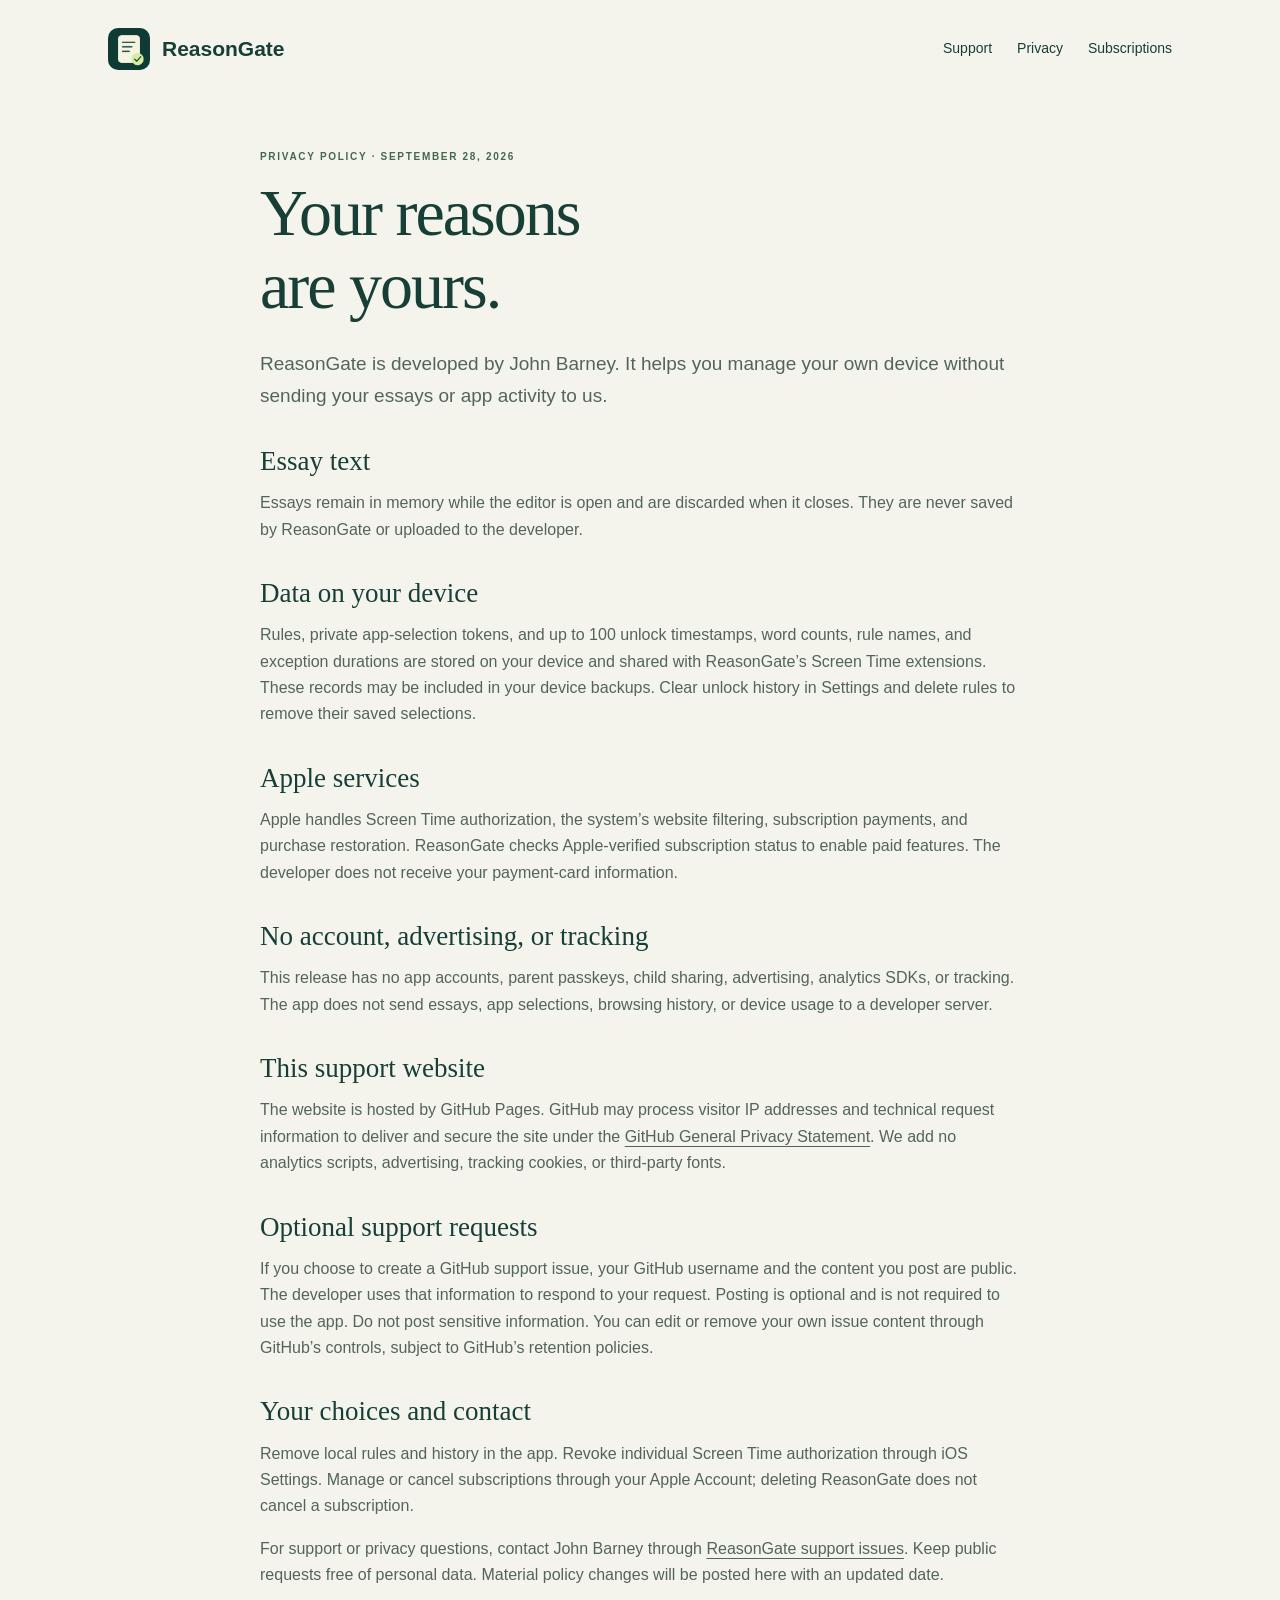
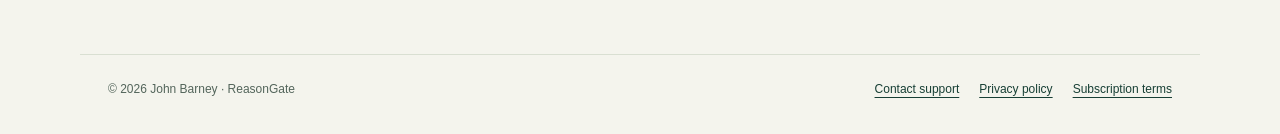
==== privacy.html @ 9c66ac20 "Add files via upload" ====
<!doctype html>
<html lang="en"><head><meta charset="utf-8"><meta name="viewport" content="width=device-width,initial-scale=1"><meta name="description" content="Help, privacy, and subscription information for ReasonGate, the personal app blocker with typed essay exceptions."><title>Privacy policy · ReasonGate</title><link rel="icon" href="icon.png"><link rel="stylesheet" href="style.css"></head><body><a class="skip" href="#main">Skip to content</a><header><a class="brand" href="index.html"><img src="icon.png" alt="" width="42" height="42">ReasonGate</a><nav aria-label="Main navigation"><a href="index.html">Support</a><a href="privacy.html">Privacy</a><a href="terms.html">Subscriptions</a></nav></header><main id="main"><article class="legal"><p class="eyebrow">PRIVACY POLICY · SEPTEMBER 28, 2026</p><h1>Your reasons<br>are yours.</h1><p class="intro">ReasonGate is developed by John Barney. It helps you manage your own device without sending your essays or app activity to us.</p><h2>Essay text</h2><p>Essays remain in memory while the editor is open and are discarded when it closes. They are never saved by ReasonGate or uploaded to the developer.</p><h2>Data on your device</h2><p>Rules, private app-selection tokens, and up to 100 unlock timestamps, word counts, rule names, and exception durations are stored on your device and shared with ReasonGate’s Screen Time extensions. These records may be included in your device backups. Clear unlock history in Settings and delete rules to remove their saved selections.</p><h2>Apple services</h2><p>Apple handles Screen Time authorization, the system’s website filtering, subscription payments, and purchase restoration. ReasonGate checks Apple-verified subscription status to enable paid features. The developer does not receive your payment-card information.</p><h2>No account, advertising, or tracking</h2><p>This release has no app accounts, parent passkeys, child sharing, advertising, analytics SDKs, or tracking. The app does not send essays, app selections, browsing history, or device usage to a developer server.</p><h2>This support website</h2><p>The website is hosted by GitHub Pages. GitHub may process visitor IP addresses and technical request information to deliver and secure the site under the <a href="https://docs.github.com/en/site-policy/privacy-policies/github-general-privacy-statement">GitHub General Privacy Statement</a>. We add no analytics scripts, advertising, tracking cookies, or third-party fonts.</p><h2>Optional support requests</h2><p>If you choose to create a GitHub support issue, your GitHub username and the content you post are public. The developer uses that information to respond to your request. Posting is optional and is not required to use the app. Do not post sensitive information. You can edit or remove your own issue content through GitHub’s controls, subject to GitHub’s retention policies.</p><h2>Your choices and contact</h2><p>Remove local rules and history in the app. Revoke individual Screen Time authorization through iOS Settings. Manage or cancel subscriptions through your Apple Account; deleting ReasonGate does not cancel a subscription.</p><p>For support or privacy questions, contact John Barney through <a href="https://github.com/99np5gsy5w-jpg/reasongate-support/issues">ReasonGate support issues</a>. Keep public requests free of personal data. Material policy changes will be posted here with an updated date.</p></article></main><footer><p>© 2026 John Barney · ReasonGate</p><div><a href="index.html#contact">Contact support</a><a href="privacy.html">Privacy policy</a><a href="terms.html">Subscription terms</a></div></footer></body></html>
---- style.css ----
*{box-sizing:border-box}html{scroll-behavior:smooth}body{margin:0;background:#f4f4ed;color:#173f35;font-family:-apple-system,BlinkMacSystemFont,"Segoe UI",sans-serif;line-height:1.65}a{color:inherit;text-underline-offset:4px}a:hover{color:#52714a}header,main,footer{max-width:1120px;margin:auto}header{display:flex;align-items:center;justify-content:space-between;padding:28px 28px 24px;gap:24px}.brand{display:flex;align-items:center;gap:12px;font-size:21px;font-weight:700;text-decoration:none}.brand img{border-radius:10px}nav{display:flex;gap:25px;font-size:14px}nav a{text-decoration:none}main{padding:0 28px}h1,h2,h3,p{margin-top:0}h1,h2{font-family:Georgia,"Times New Roman",serif;line-height:1.12;font-weight:500}h1{font-size:clamp(40px,5.5vw,66px);letter-spacing:-2px;margin-bottom:25px}h2{font-size:35px;margin-bottom:20px}h3{font-size:18px;line-height:1.35}p{color:#53655b}.eyebrow{font-size:10px;letter-spacing:1.7px;font-weight:800;color:#43684d}.intro{font-size:19px;max-width:480px}.hero{display:grid;grid-template-columns:1.2fr 1fr;gap:60px;padding:66px 0 70px;align-items:center}.hero aside{background:#123c31;border-radius:25px;padding:35px;color:white}.hero aside h2{font-size:27px;margin:5px 0 8px}.hero aside p{font-size:14px;color:#d4dfd6;margin-bottom:23px}.hero aside p:last-child{margin-bottom:0}.step-number{font-size:12px;color:#c6df8d;letter-spacing:2px}.button{display:inline-flex;align-items:center;gap:35px;background:#214f3e;color:white;border-radius:10px;padding:13px 20px;font-weight:650;text-decoration:none}.button:hover{background:#356148;color:white}.release{font-size:12px;margin:18px 0 0}.cards{display:grid;grid-template-columns:repeat(3,1fr);gap:18px;margin:30px 0 65px}.cards article{background:white;border:1px solid #e6e9de;border-radius:18px;padding:25px}.cards p{font-size:14px;margin:0}.help{max-width:850px;margin:0 auto 70px}details{padding:21px 0;border-bottom:1px solid #d9dfd2}summary{font-size:17px;font-weight:650;cursor:pointer}details p{margin:17px 0 0;font-size:15px}.contact{background:#e5ebd8;padding:35px;border-radius:22px;margin-bottom:60px}.contact p{max-width:720px}.contact strong{color:#173f35}.legal{max-width:760px;margin:55px auto 65px}.legal h2{font-size:27px;margin:35px 0 14px}.legal .intro{max-width:none}.plans{display:grid;grid-template-columns:1fr 1fr;gap:18px}.plans section{background:white;border-radius:18px;padding:25px}.plans h2{margin:0 0 18px}.price{font-size:27px;color:#214f3e}.price span{font-size:14px;white-space:nowrap}footer{border-top:1px solid #d9dfd2;padding:25px 28px 35px;font-size:12px;display:flex;justify-content:space-between;gap:20px}footer div{display:flex;gap:20px}footer p{margin:0}.skip{position:absolute;top:-60px;left:20px;background:white;padding:10px;z-index:9}.skip:focus{top:10px}a:focus-visible,summary:focus-visible{outline:3px solid #598352;outline-offset:5px}@media(max-width:700px){header{align-items:flex-start}nav{gap:10px;font-size:12px;flex-wrap:wrap;justify-content:flex-end}.brand{font-size:18px}.brand img{width:35px;height:35px}header,main{padding-left:20px;padding-right:20px}.hero{grid-template-columns:1fr;gap:28px;padding:35px 0 50px}h1{letter-spacing:-1px}.cards{grid-template-columns:1fr;margin-bottom:48px}.help{margin-bottom:45px}.contact{padding:25px}.plans{grid-template-columns:1fr}.legal{margin-top:35px}footer,footer div{flex-wrap:wrap}.hero aside{padding:28px}}@media(prefers-reduced-motion:reduce){html{scroll-behavior:auto}}
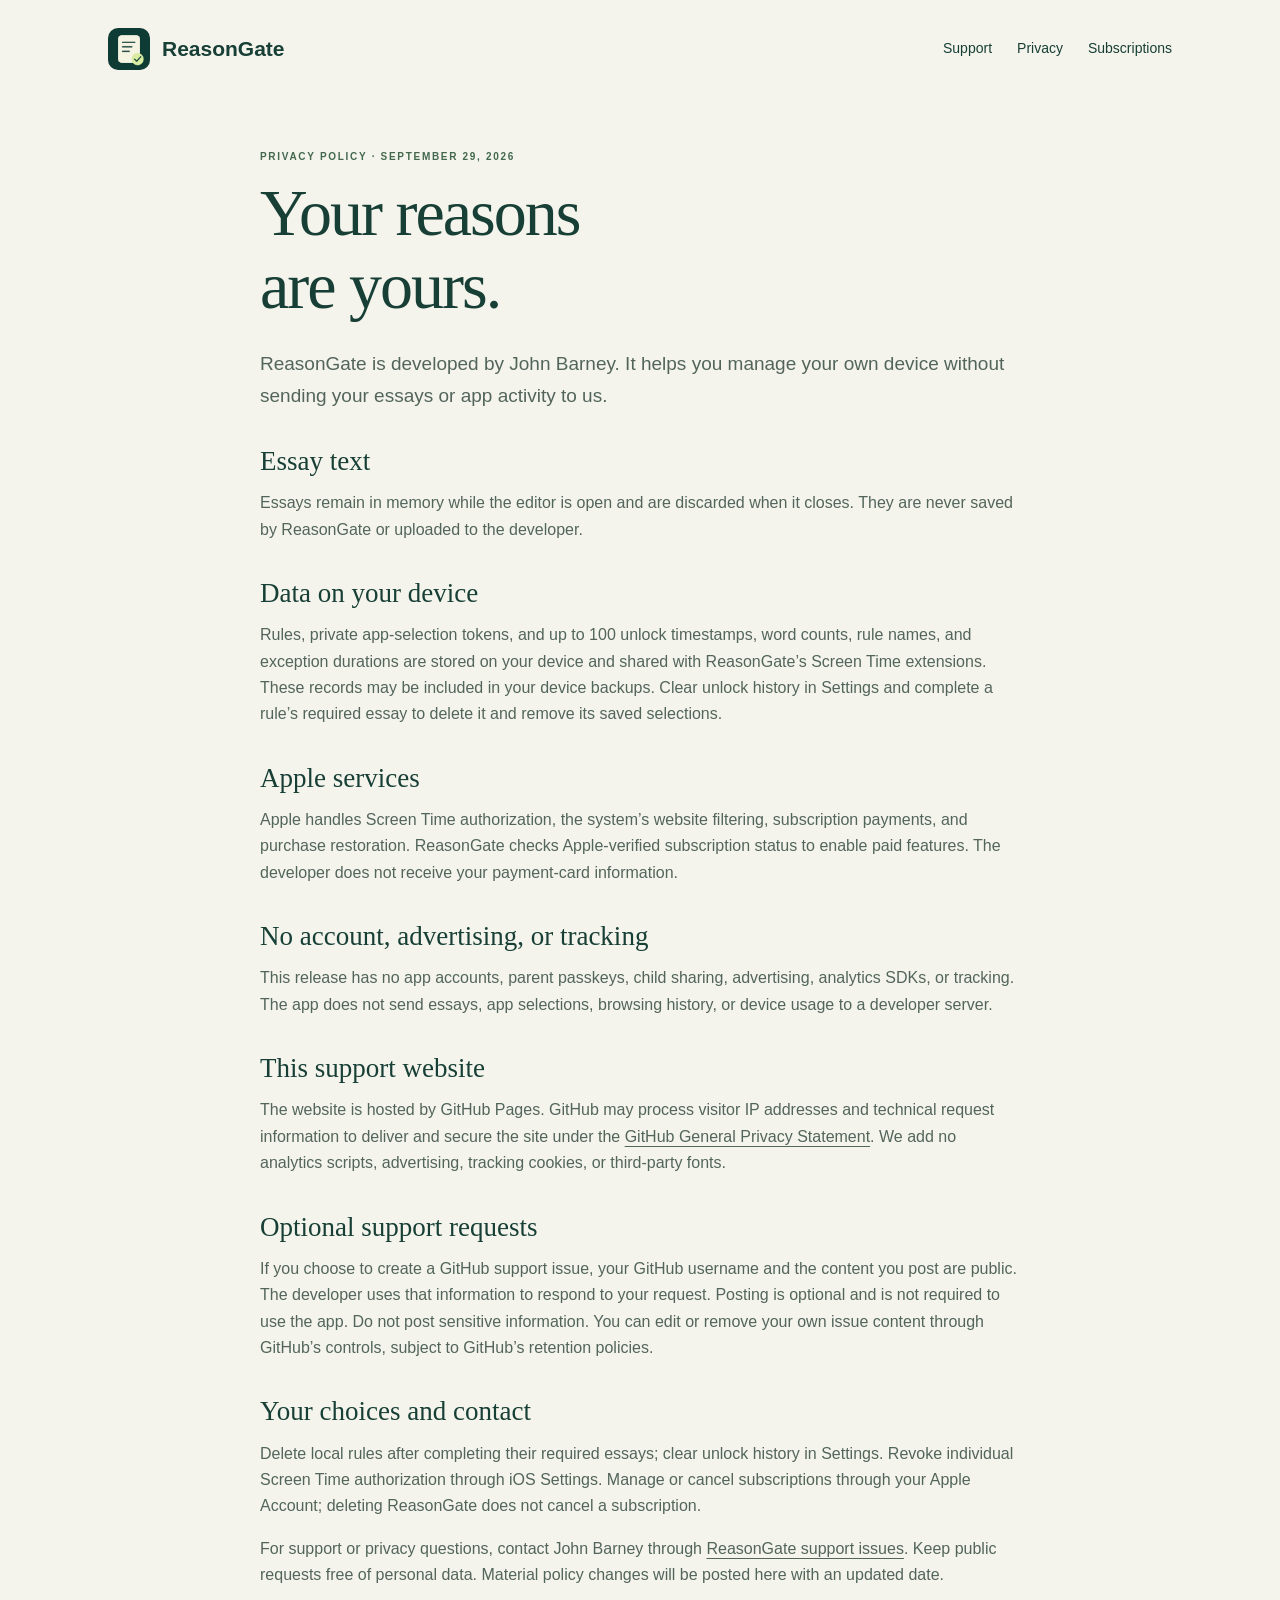
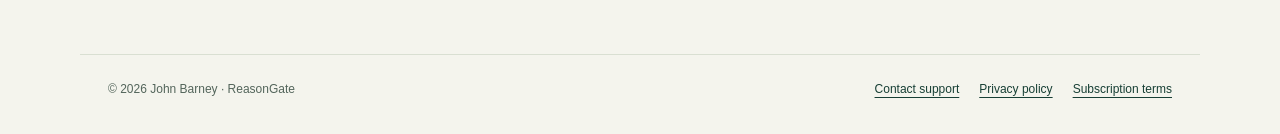
==== commit 25650609: "Require essays for rule changes and subscribe before Screen Time" ====
--- a/privacy.html
+++ b/privacy.html
@@ -1,2 +1,2 @@
 <!doctype html>
-<html lang="en"><head><meta charset="utf-8"><meta name="viewport" content="width=device-width,initial-scale=1"><meta name="description" content="Help, privacy, and subscription information for ReasonGate, the personal app blocker with typed essay exceptions."><title>Privacy policy · ReasonGate</title><link rel="icon" href="icon.png"><link rel="stylesheet" href="style.css"></head><body><a class="skip" href="#main">Skip to content</a><header><a class="brand" href="index.html"><img src="icon.png" alt="" width="42" height="42">ReasonGate</a><nav aria-label="Main navigation"><a href="index.html">Support</a><a href="privacy.html">Privacy</a><a href="terms.html">Subscriptions</a></nav></header><main id="main"><article class="legal"><p class="eyebrow">PRIVACY POLICY · SEPTEMBER 28, 2026</p><h1>Your reasons<br>are yours.</h1><p class="intro">ReasonGate is developed by John Barney. It helps you manage your own device without sending your essays or app activity to us.</p><h2>Essay text</h2><p>Essays remain in memory while the editor is open and are discarded when it closes. They are never saved by ReasonGate or uploaded to the developer.</p><h2>Data on your device</h2><p>Rules, private app-selection tokens, and up to 100 unlock timestamps, word counts, rule names, and exception durations are stored on your device and shared with ReasonGate’s Screen Time extensions. These records may be included in your device backups. Clear unlock history in Settings and delete rules to remove their saved selections.</p><h2>Apple services</h2><p>Apple handles Screen Time authorization, the system’s website filtering, subscription payments, and purchase restoration. ReasonGate checks Apple-verified subscription status to enable paid features. The developer does not receive your payment-card information.</p><h2>No account, advertising, or tracking</h2><p>This release has no app accounts, parent passkeys, child sharing, advertising, analytics SDKs, or tracking. The app does not send essays, app selections, browsing history, or device usage to a developer server.</p><h2>This support website</h2><p>The website is hosted by GitHub Pages. GitHub may process visitor IP addresses and technical request information to deliver and secure the site under the <a href="https://docs.github.com/en/site-policy/privacy-policies/github-general-privacy-statement">GitHub General Privacy Statement</a>. We add no analytics scripts, advertising, tracking cookies, or third-party fonts.</p><h2>Optional support requests</h2><p>If you choose to create a GitHub support issue, your GitHub username and the content you post are public. The developer uses that information to respond to your request. Posting is optional and is not required to use the app. Do not post sensitive information. You can edit or remove your own issue content through GitHub’s controls, subject to GitHub’s retention policies.</p><h2>Your choices and contact</h2><p>Remove local rules and history in the app. Revoke individual Screen Time authorization through iOS Settings. Manage or cancel subscriptions through your Apple Account; deleting ReasonGate does not cancel a subscription.</p><p>For support or privacy questions, contact John Barney through <a href="https://github.com/99np5gsy5w-jpg/reasongate-support/issues">ReasonGate support issues</a>. Keep public requests free of personal data. Material policy changes will be posted here with an updated date.</p></article></main><footer><p>© 2026 John Barney · ReasonGate</p><div><a href="index.html#contact">Contact support</a><a href="privacy.html">Privacy policy</a><a href="terms.html">Subscription terms</a></div></footer></body></html>
+<html lang="en"><head><meta charset="utf-8"><meta name="viewport" content="width=device-width,initial-scale=1"><meta name="description" content="Help, privacy, and subscription information for ReasonGate, the personal app blocker with typed essay exceptions."><title>Privacy policy · ReasonGate</title><link rel="icon" href="icon.png"><link rel="stylesheet" href="style.css"></head><body><a class="skip" href="#main">Skip to content</a><header><a class="brand" href="index.html"><img src="icon.png" alt="" width="42" height="42">ReasonGate</a><nav aria-label="Main navigation"><a href="index.html">Support</a><a href="privacy.html">Privacy</a><a href="terms.html">Subscriptions</a></nav></header><main id="main"><article class="legal"><p class="eyebrow">PRIVACY POLICY · SEPTEMBER 29, 2026</p><h1>Your reasons<br>are yours.</h1><p class="intro">ReasonGate is developed by John Barney. It helps you manage your own device without sending your essays or app activity to us.</p><h2>Essay text</h2><p>Essays remain in memory while the editor is open and are discarded when it closes. They are never saved by ReasonGate or uploaded to the developer.</p><h2>Data on your device</h2><p>Rules, private app-selection tokens, and up to 100 unlock timestamps, word counts, rule names, and exception durations are stored on your device and shared with ReasonGate’s Screen Time extensions. These records may be included in your device backups. Clear unlock history in Settings and complete a rule’s required essay to delete it and remove its saved selections.</p><h2>Apple services</h2><p>Apple handles Screen Time authorization, the system’s website filtering, subscription payments, and purchase restoration. ReasonGate checks Apple-verified subscription status to enable paid features. The developer does not receive your payment-card information.</p><h2>No account, advertising, or tracking</h2><p>This release has no app accounts, parent passkeys, child sharing, advertising, analytics SDKs, or tracking. The app does not send essays, app selections, browsing history, or device usage to a developer server.</p><h2>This support website</h2><p>The website is hosted by GitHub Pages. GitHub may process visitor IP addresses and technical request information to deliver and secure the site under the <a href="https://docs.github.com/en/site-policy/privacy-policies/github-general-privacy-statement">GitHub General Privacy Statement</a>. We add no analytics scripts, advertising, tracking cookies, or third-party fonts.</p><h2>Optional support requests</h2><p>If you choose to create a GitHub support issue, your GitHub username and the content you post are public. The developer uses that information to respond to your request. Posting is optional and is not required to use the app. Do not post sensitive information. You can edit or remove your own issue content through GitHub’s controls, subject to GitHub’s retention policies.</p><h2>Your choices and contact</h2><p>Delete local rules after completing their required essays; clear unlock history in Settings. Revoke individual Screen Time authorization through iOS Settings. Manage or cancel subscriptions through your Apple Account; deleting ReasonGate does not cancel a subscription.</p><p>For support or privacy questions, contact John Barney through <a href="https://github.com/99np5gsy5w-jpg/reasongate-support/issues">ReasonGate support issues</a>. Keep public requests free of personal data. Material policy changes will be posted here with an updated date.</p></article></main><footer><p>© 2026 John Barney · ReasonGate</p><div><a href="index.html#contact">Contact support</a><a href="privacy.html">Privacy policy</a><a href="terms.html">Subscription terms</a></div></footer></body></html>
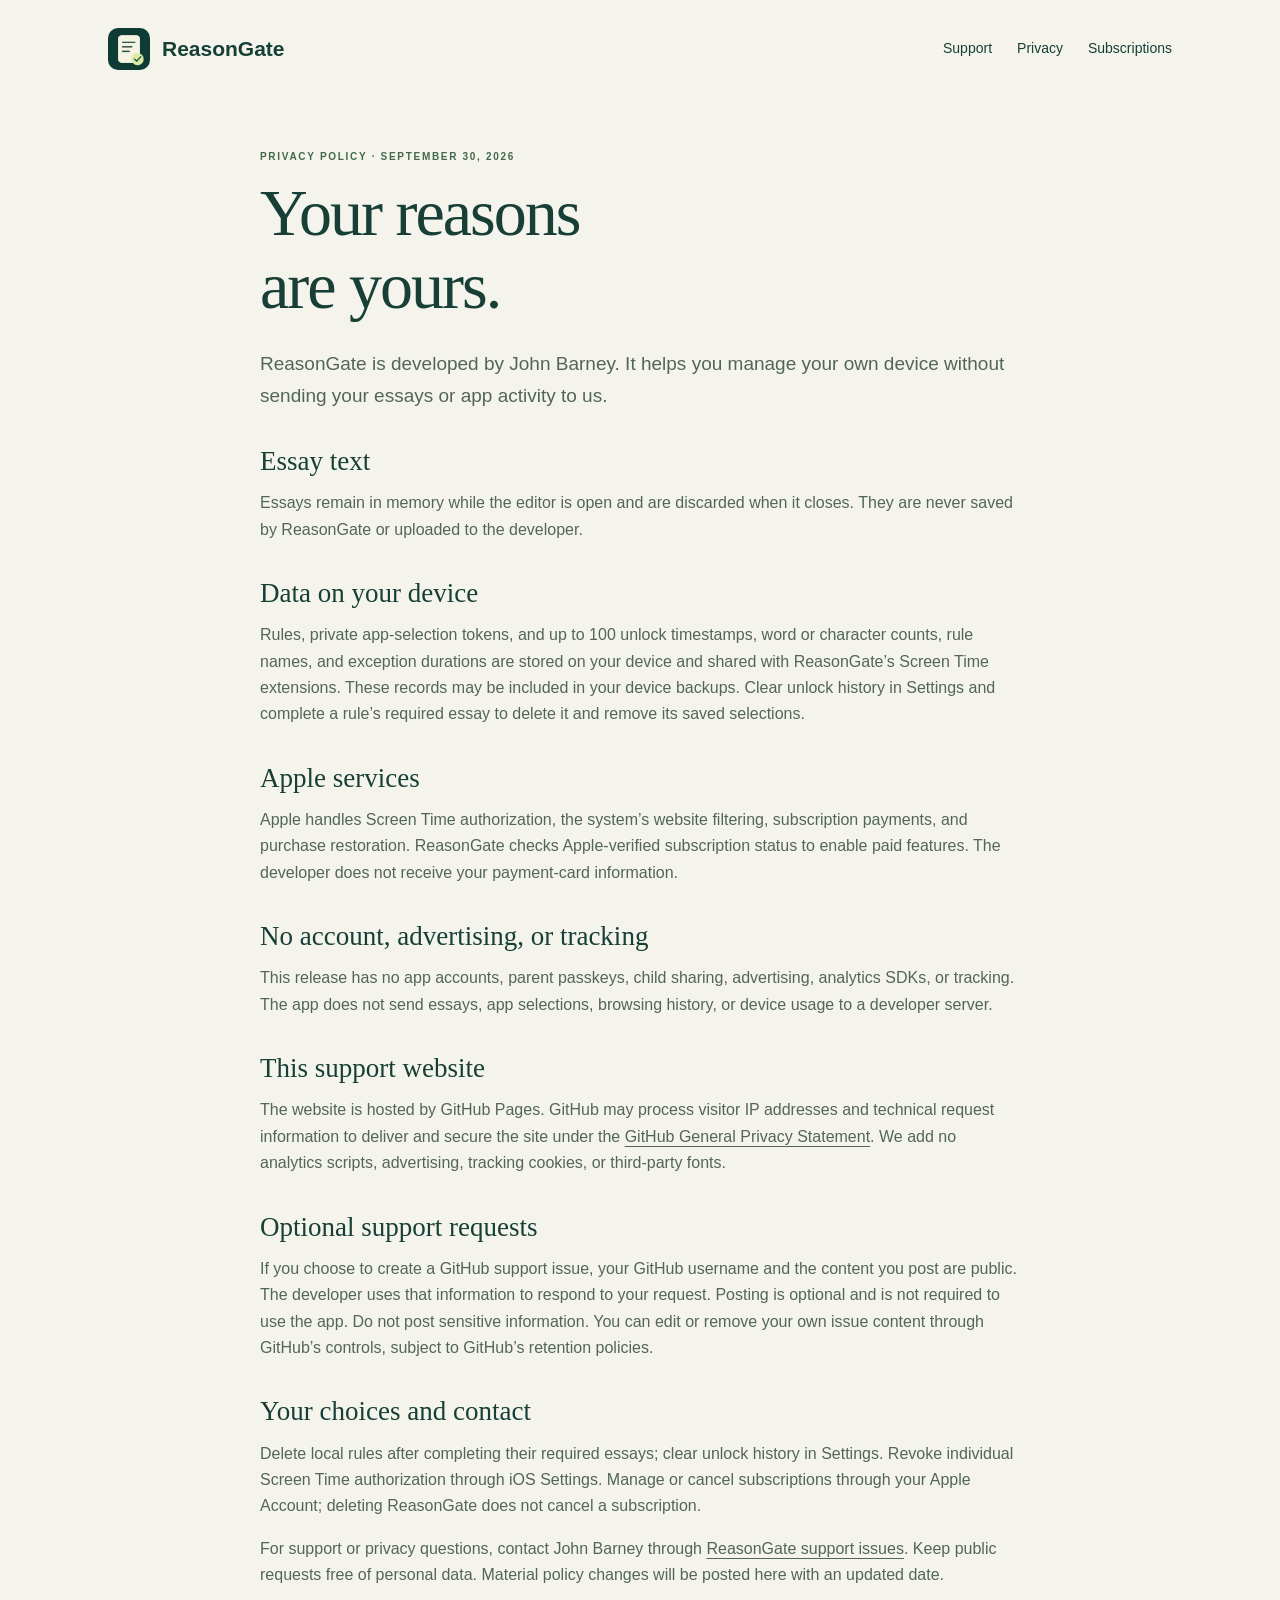
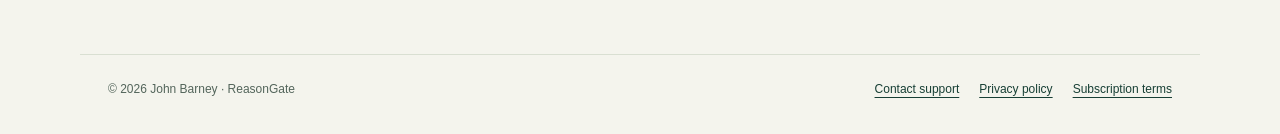
==== commit 9734adc8: "Document character-based essay limits and fixed counting units" ====
--- a/privacy.html
+++ b/privacy.html
@@ -1,2 +1,2 @@
 <!doctype html>
-<html lang="en"><head><meta charset="utf-8"><meta name="viewport" content="width=device-width,initial-scale=1"><meta name="description" content="Help, privacy, and subscription information for ReasonGate, the personal app blocker with typed essay exceptions."><title>Privacy policy · ReasonGate</title><link rel="icon" href="icon.png"><link rel="stylesheet" href="style.css"></head><body><a class="skip" href="#main">Skip to content</a><header><a class="brand" href="index.html"><img src="icon.png" alt="" width="42" height="42">ReasonGate</a><nav aria-label="Main navigation"><a href="index.html">Support</a><a href="privacy.html">Privacy</a><a href="terms.html">Subscriptions</a></nav></header><main id="main"><article class="legal"><p class="eyebrow">PRIVACY POLICY · SEPTEMBER 29, 2026</p><h1>Your reasons<br>are yours.</h1><p class="intro">ReasonGate is developed by John Barney. It helps you manage your own device without sending your essays or app activity to us.</p><h2>Essay text</h2><p>Essays remain in memory while the editor is open and are discarded when it closes. They are never saved by ReasonGate or uploaded to the developer.</p><h2>Data on your device</h2><p>Rules, private app-selection tokens, and up to 100 unlock timestamps, word counts, rule names, and exception durations are stored on your device and shared with ReasonGate’s Screen Time extensions. These records may be included in your device backups. Clear unlock history in Settings and complete a rule’s required essay to delete it and remove its saved selections.</p><h2>Apple services</h2><p>Apple handles Screen Time authorization, the system’s website filtering, subscription payments, and purchase restoration. ReasonGate checks Apple-verified subscription status to enable paid features. The developer does not receive your payment-card information.</p><h2>No account, advertising, or tracking</h2><p>This release has no app accounts, parent passkeys, child sharing, advertising, analytics SDKs, or tracking. The app does not send essays, app selections, browsing history, or device usage to a developer server.</p><h2>This support website</h2><p>The website is hosted by GitHub Pages. GitHub may process visitor IP addresses and technical request information to deliver and secure the site under the <a href="https://docs.github.com/en/site-policy/privacy-policies/github-general-privacy-statement">GitHub General Privacy Statement</a>. We add no analytics scripts, advertising, tracking cookies, or third-party fonts.</p><h2>Optional support requests</h2><p>If you choose to create a GitHub support issue, your GitHub username and the content you post are public. The developer uses that information to respond to your request. Posting is optional and is not required to use the app. Do not post sensitive information. You can edit or remove your own issue content through GitHub’s controls, subject to GitHub’s retention policies.</p><h2>Your choices and contact</h2><p>Delete local rules after completing their required essays; clear unlock history in Settings. Revoke individual Screen Time authorization through iOS Settings. Manage or cancel subscriptions through your Apple Account; deleting ReasonGate does not cancel a subscription.</p><p>For support or privacy questions, contact John Barney through <a href="https://github.com/99np5gsy5w-jpg/reasongate-support/issues">ReasonGate support issues</a>. Keep public requests free of personal data. Material policy changes will be posted here with an updated date.</p></article></main><footer><p>© 2026 John Barney · ReasonGate</p><div><a href="index.html#contact">Contact support</a><a href="privacy.html">Privacy policy</a><a href="terms.html">Subscription terms</a></div></footer></body></html>
+<html lang="en"><head><meta charset="utf-8"><meta name="viewport" content="width=device-width,initial-scale=1"><meta name="description" content="Help, privacy, and subscription information for ReasonGate, the personal app blocker with typed essay exceptions."><title>Privacy policy · ReasonGate</title><link rel="icon" href="icon.png"><link rel="stylesheet" href="style.css"></head><body><a class="skip" href="#main">Skip to content</a><header><a class="brand" href="index.html"><img src="icon.png" alt="" width="42" height="42">ReasonGate</a><nav aria-label="Main navigation"><a href="index.html">Support</a><a href="privacy.html">Privacy</a><a href="terms.html">Subscriptions</a></nav></header><main id="main"><article class="legal"><p class="eyebrow">PRIVACY POLICY · SEPTEMBER 30, 2026</p><h1>Your reasons<br>are yours.</h1><p class="intro">ReasonGate is developed by John Barney. It helps you manage your own device without sending your essays or app activity to us.</p><h2>Essay text</h2><p>Essays remain in memory while the editor is open and are discarded when it closes. They are never saved by ReasonGate or uploaded to the developer.</p><h2>Data on your device</h2><p>Rules, private app-selection tokens, and up to 100 unlock timestamps, word or character counts, rule names, and exception durations are stored on your device and shared with ReasonGate’s Screen Time extensions. These records may be included in your device backups. Clear unlock history in Settings and complete a rule’s required essay to delete it and remove its saved selections.</p><h2>Apple services</h2><p>Apple handles Screen Time authorization, the system’s website filtering, subscription payments, and purchase restoration. ReasonGate checks Apple-verified subscription status to enable paid features. The developer does not receive your payment-card information.</p><h2>No account, advertising, or tracking</h2><p>This release has no app accounts, parent passkeys, child sharing, advertising, analytics SDKs, or tracking. The app does not send essays, app selections, browsing history, or device usage to a developer server.</p><h2>This support website</h2><p>The website is hosted by GitHub Pages. GitHub may process visitor IP addresses and technical request information to deliver and secure the site under the <a href="https://docs.github.com/en/site-policy/privacy-policies/github-general-privacy-statement">GitHub General Privacy Statement</a>. We add no analytics scripts, advertising, tracking cookies, or third-party fonts.</p><h2>Optional support requests</h2><p>If you choose to create a GitHub support issue, your GitHub username and the content you post are public. The developer uses that information to respond to your request. Posting is optional and is not required to use the app. Do not post sensitive information. You can edit or remove your own issue content through GitHub’s controls, subject to GitHub’s retention policies.</p><h2>Your choices and contact</h2><p>Delete local rules after completing their required essays; clear unlock history in Settings. Revoke individual Screen Time authorization through iOS Settings. Manage or cancel subscriptions through your Apple Account; deleting ReasonGate does not cancel a subscription.</p><p>For support or privacy questions, contact John Barney through <a href="https://github.com/99np5gsy5w-jpg/reasongate-support/issues">ReasonGate support issues</a>. Keep public requests free of personal data. Material policy changes will be posted here with an updated date.</p></article></main><footer><p>© 2026 John Barney · ReasonGate</p><div><a href="index.html#contact">Contact support</a><a href="privacy.html">Privacy policy</a><a href="terms.html">Subscription terms</a></div></footer></body></html>
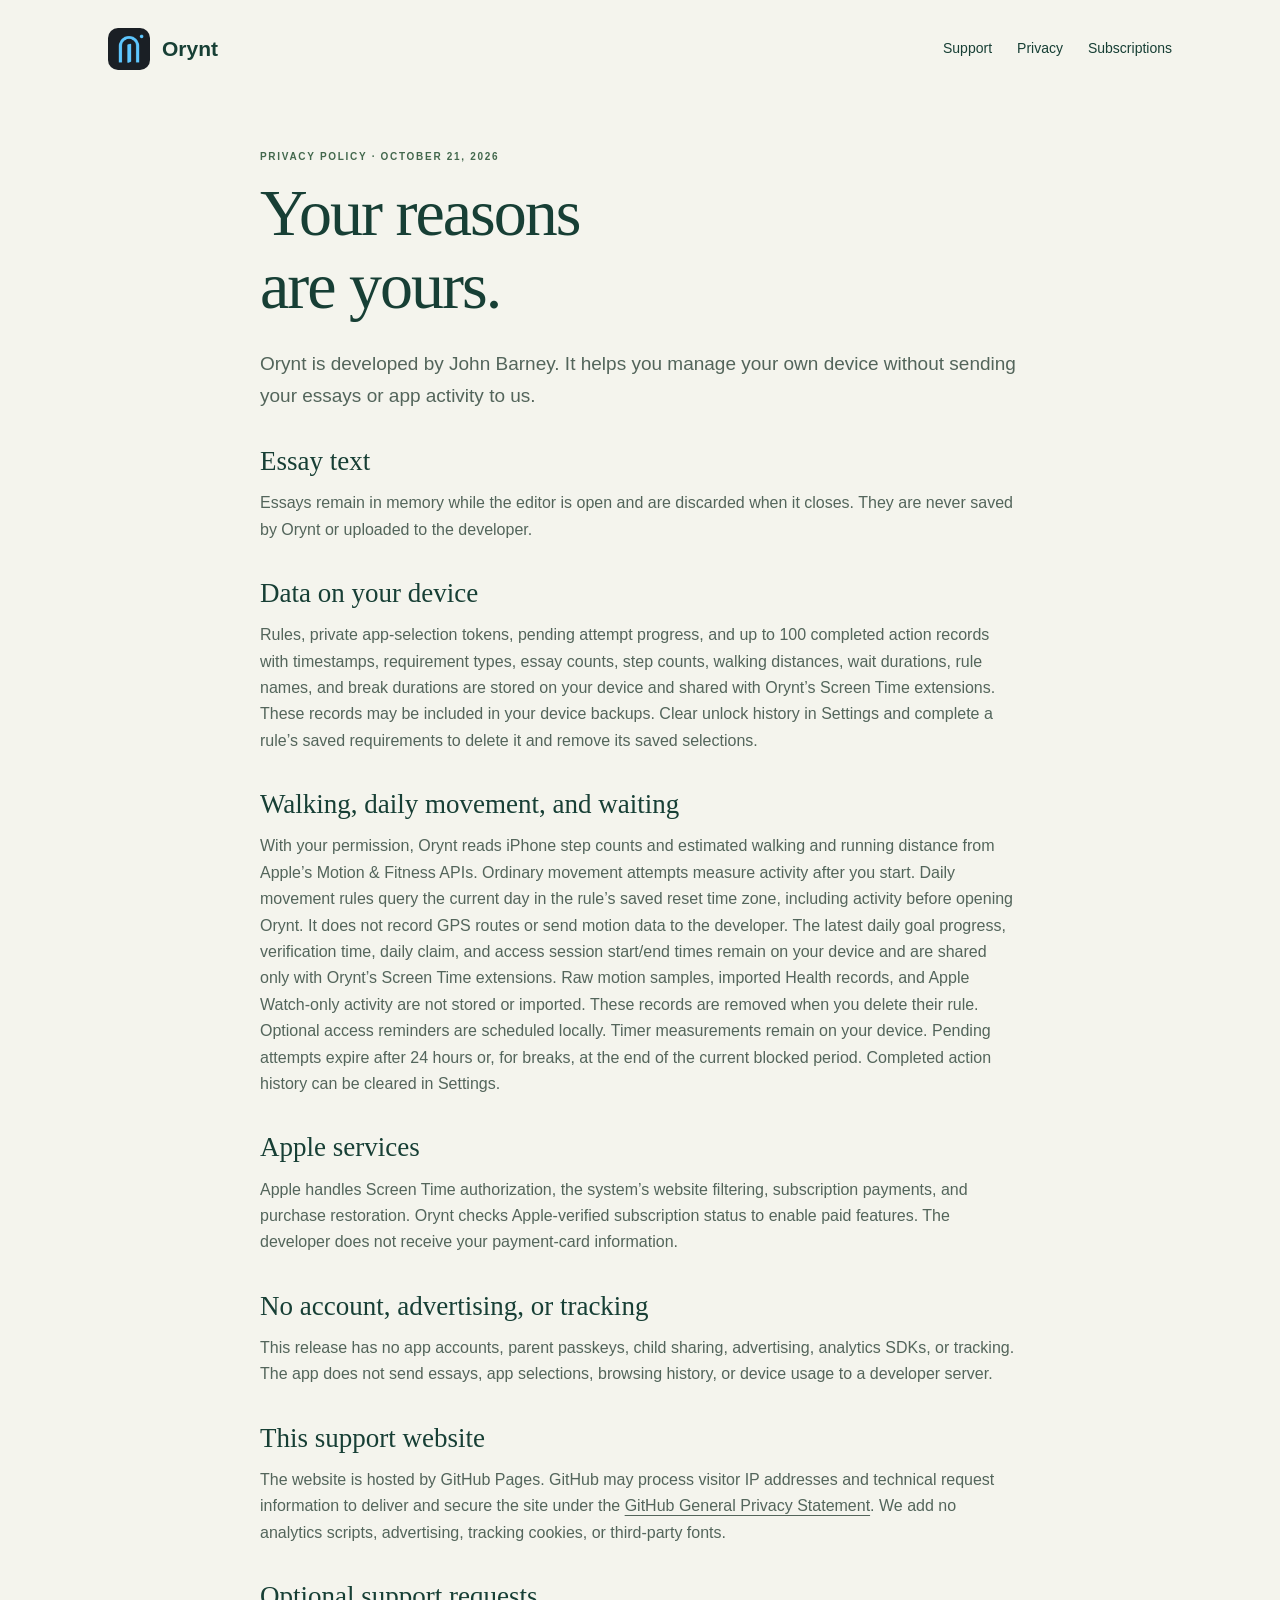
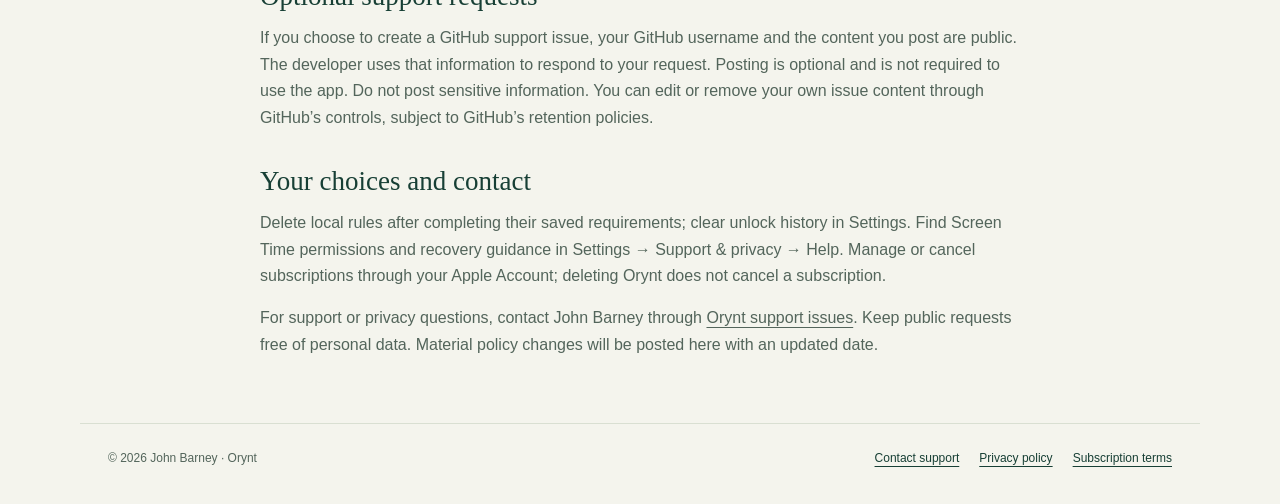
==== commit 4397f4a4: "Update Orynt support for daily movement and protected management" ====
--- a/privacy.html
+++ b/privacy.html
@@ -1,2 +1,2 @@
 <!doctype html>
-<html lang="en"><head><meta charset="utf-8"><meta name="viewport" content="width=device-width,initial-scale=1"><meta name="description" content="Help, privacy, and subscription information for ReasonGate, the personal app blocker with typed essay exceptions."><title>Privacy policy · ReasonGate</title><link rel="icon" href="icon.png"><link rel="stylesheet" href="style.css"></head><body><a class="skip" href="#main">Skip to content</a><header><a class="brand" href="index.html"><img src="icon.png" alt="" width="42" height="42">ReasonGate</a><nav aria-label="Main navigation"><a href="index.html">Support</a><a href="privacy.html">Privacy</a><a href="terms.html">Subscriptions</a></nav></header><main id="main"><article class="legal"><p class="eyebrow">PRIVACY POLICY · SEPTEMBER 30, 2026</p><h1>Your reasons<br>are yours.</h1><p class="intro">ReasonGate is developed by John Barney. It helps you manage your own device without sending your essays or app activity to us.</p><h2>Essay text</h2><p>Essays remain in memory while the editor is open and are discarded when it closes. They are never saved by ReasonGate or uploaded to the developer.</p><h2>Data on your device</h2><p>Rules, private app-selection tokens, and up to 100 unlock timestamps, word or character counts, rule names, and exception durations are stored on your device and shared with ReasonGate’s Screen Time extensions. These records may be included in your device backups. Clear unlock history in Settings and complete a rule’s required essay to delete it and remove its saved selections.</p><h2>Apple services</h2><p>Apple handles Screen Time authorization, the system’s website filtering, subscription payments, and purchase restoration. ReasonGate checks Apple-verified subscription status to enable paid features. The developer does not receive your payment-card information.</p><h2>No account, advertising, or tracking</h2><p>This release has no app accounts, parent passkeys, child sharing, advertising, analytics SDKs, or tracking. The app does not send essays, app selections, browsing history, or device usage to a developer server.</p><h2>This support website</h2><p>The website is hosted by GitHub Pages. GitHub may process visitor IP addresses and technical request information to deliver and secure the site under the <a href="https://docs.github.com/en/site-policy/privacy-policies/github-general-privacy-statement">GitHub General Privacy Statement</a>. We add no analytics scripts, advertising, tracking cookies, or third-party fonts.</p><h2>Optional support requests</h2><p>If you choose to create a GitHub support issue, your GitHub username and the content you post are public. The developer uses that information to respond to your request. Posting is optional and is not required to use the app. Do not post sensitive information. You can edit or remove your own issue content through GitHub’s controls, subject to GitHub’s retention policies.</p><h2>Your choices and contact</h2><p>Delete local rules after completing their required essays; clear unlock history in Settings. Revoke individual Screen Time authorization through iOS Settings. Manage or cancel subscriptions through your Apple Account; deleting ReasonGate does not cancel a subscription.</p><p>For support or privacy questions, contact John Barney through <a href="https://github.com/99np5gsy5w-jpg/reasongate-support/issues">ReasonGate support issues</a>. Keep public requests free of personal data. Material policy changes will be posted here with an updated date.</p></article></main><footer><p>© 2026 John Barney · ReasonGate</p><div><a href="index.html#contact">Contact support</a><a href="privacy.html">Privacy policy</a><a href="terms.html">Subscription terms</a></div></footer></body></html>
+<html lang="en"><head><meta charset="utf-8"><meta name="viewport" content="width=device-width,initial-scale=1"><meta name="description" content="Help, privacy, and subscription information for Orynt, the personal app blocker with essay, walking, and waiting requirements."><title>Privacy policy · Orynt</title><link rel="icon" href="icon.png"><link rel="stylesheet" href="style.css"></head><body><a class="skip" href="#main">Skip to content</a><header><a class="brand" href="index.html"><img src="icon.png" alt="" width="42" height="42">Orynt</a><nav aria-label="Main navigation"><a href="index.html">Support</a><a href="privacy.html">Privacy</a><a href="terms.html">Subscriptions</a></nav></header><main id="main"><article class="legal"><p class="eyebrow">PRIVACY POLICY · OCTOBER 21, 2026</p><h1>Your reasons<br>are yours.</h1><p class="intro">Orynt is developed by John Barney. It helps you manage your own device without sending your essays or app activity to us.</p><h2>Essay text</h2><p>Essays remain in memory while the editor is open and are discarded when it closes. They are never saved by Orynt or uploaded to the developer.</p><h2>Data on your device</h2><p>Rules, private app-selection tokens, pending attempt progress, and up to 100 completed action records with timestamps, requirement types, essay counts, step counts, walking distances, wait durations, rule names, and break durations are stored on your device and shared with Orynt’s Screen Time extensions. These records may be included in your device backups. Clear unlock history in Settings and complete a rule’s saved requirements to delete it and remove its saved selections.</p><h2>Walking, daily movement, and waiting</h2><p>With your permission, Orynt reads iPhone step counts and estimated walking and running distance from Apple’s Motion &amp; Fitness APIs. Ordinary movement attempts measure activity after you start. Daily movement rules query the current day in the rule’s saved reset time zone, including activity before opening Orynt. It does not record GPS routes or send motion data to the developer. The latest daily goal progress, verification time, daily claim, and access session start/end times remain on your device and are shared only with Orynt’s Screen Time extensions. Raw motion samples, imported Health records, and Apple Watch-only activity are not stored or imported. These records are removed when you delete their rule. Optional access reminders are scheduled locally. Timer measurements remain on your device. Pending attempts expire after 24 hours or, for breaks, at the end of the current blocked period. Completed action history can be cleared in Settings.</p><h2>Apple services</h2><p>Apple handles Screen Time authorization, the system’s website filtering, subscription payments, and purchase restoration. Orynt checks Apple-verified subscription status to enable paid features. The developer does not receive your payment-card information.</p><h2>No account, advertising, or tracking</h2><p>This release has no app accounts, parent passkeys, child sharing, advertising, analytics SDKs, or tracking. The app does not send essays, app selections, browsing history, or device usage to a developer server.</p><h2>This support website</h2><p>The website is hosted by GitHub Pages. GitHub may process visitor IP addresses and technical request information to deliver and secure the site under the <a href="https://docs.github.com/en/site-policy/privacy-policies/github-general-privacy-statement">GitHub General Privacy Statement</a>. We add no analytics scripts, advertising, tracking cookies, or third-party fonts.</p><h2>Optional support requests</h2><p>If you choose to create a GitHub support issue, your GitHub username and the content you post are public. The developer uses that information to respond to your request. Posting is optional and is not required to use the app. Do not post sensitive information. You can edit or remove your own issue content through GitHub’s controls, subject to GitHub’s retention policies.</p><h2>Your choices and contact</h2><p>Delete local rules after completing their saved requirements; clear unlock history in Settings. Find Screen Time permissions and recovery guidance in Settings → Support &amp; privacy → Help. Manage or cancel subscriptions through your Apple Account; deleting Orynt does not cancel a subscription.</p><p>For support or privacy questions, contact John Barney through <a href="https://github.com/99np5gsy5w-jpg/reasongate-support/issues">Orynt support issues</a>. Keep public requests free of personal data. Material policy changes will be posted here with an updated date.</p></article></main><footer><p>© 2026 John Barney · Orynt</p><div><a href="index.html#contact">Contact support</a><a href="privacy.html">Privacy policy</a><a href="terms.html">Subscription terms</a></div></footer></body></html>
